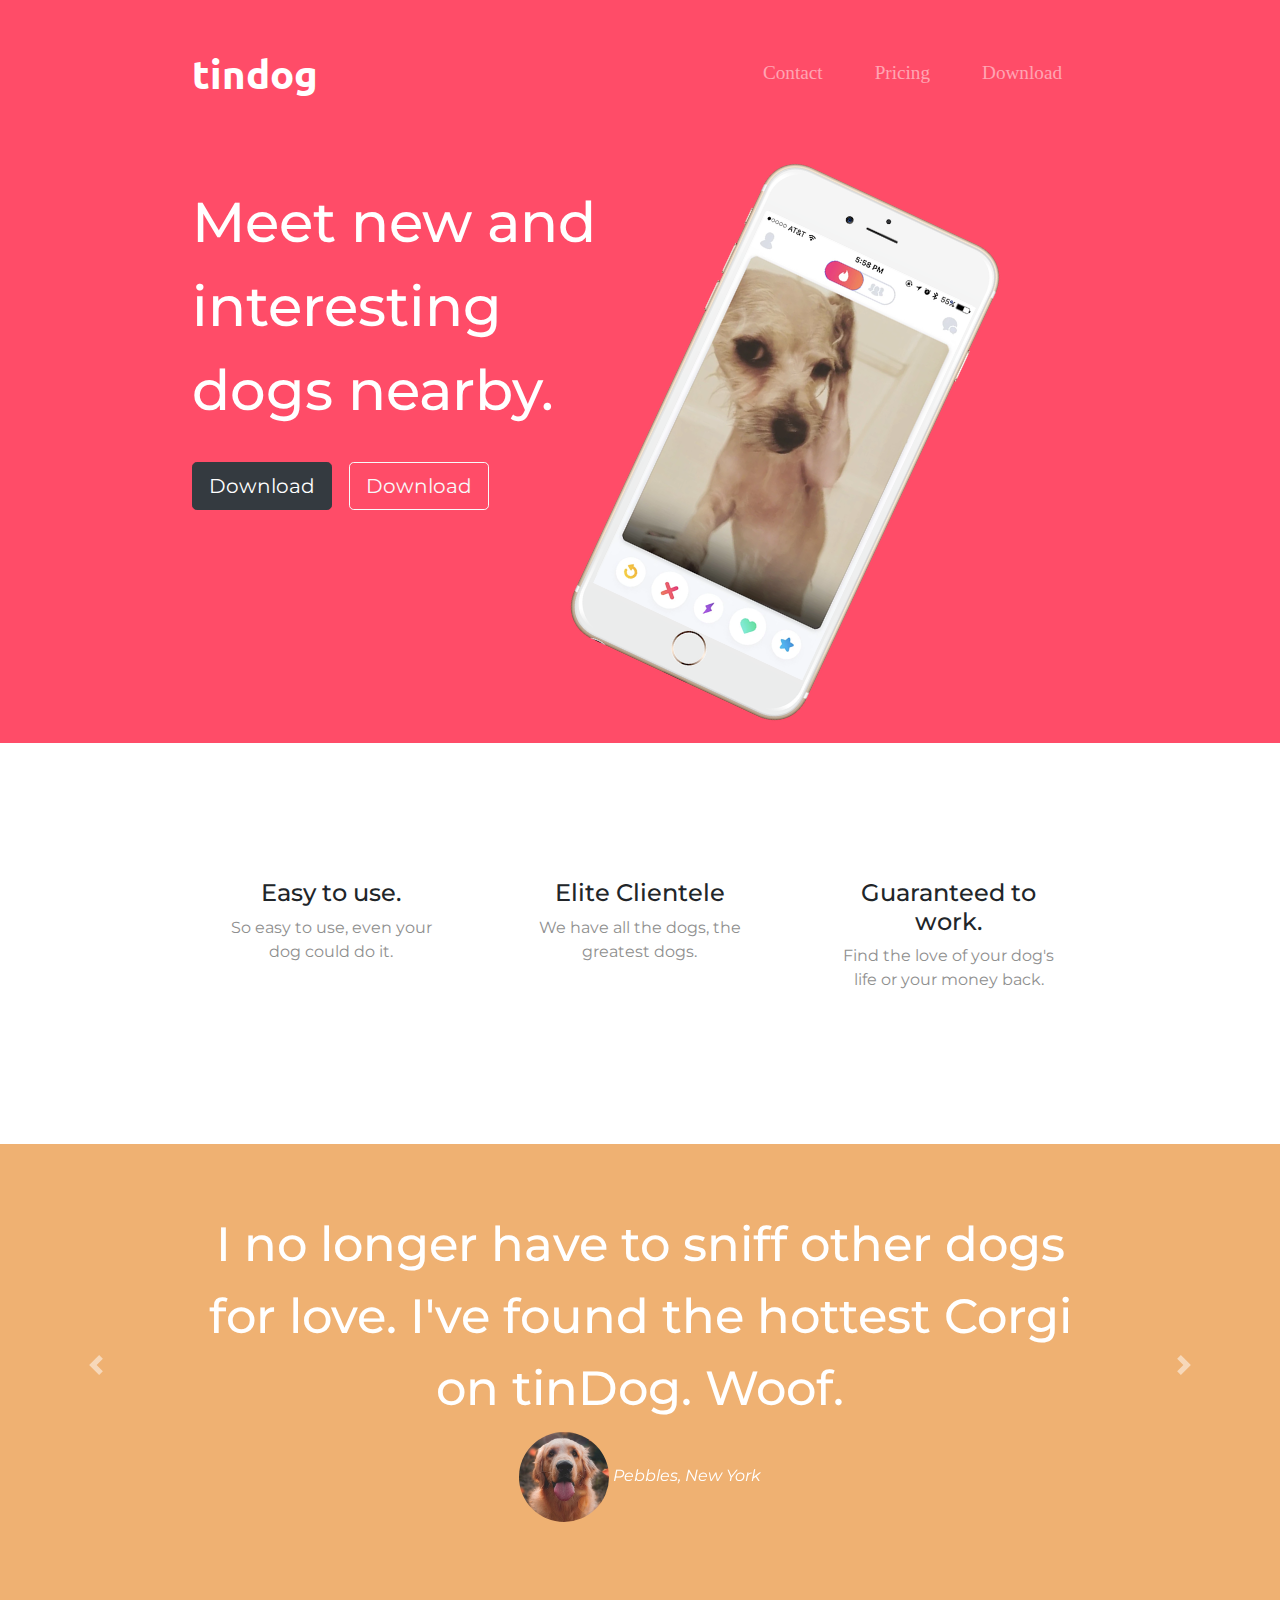
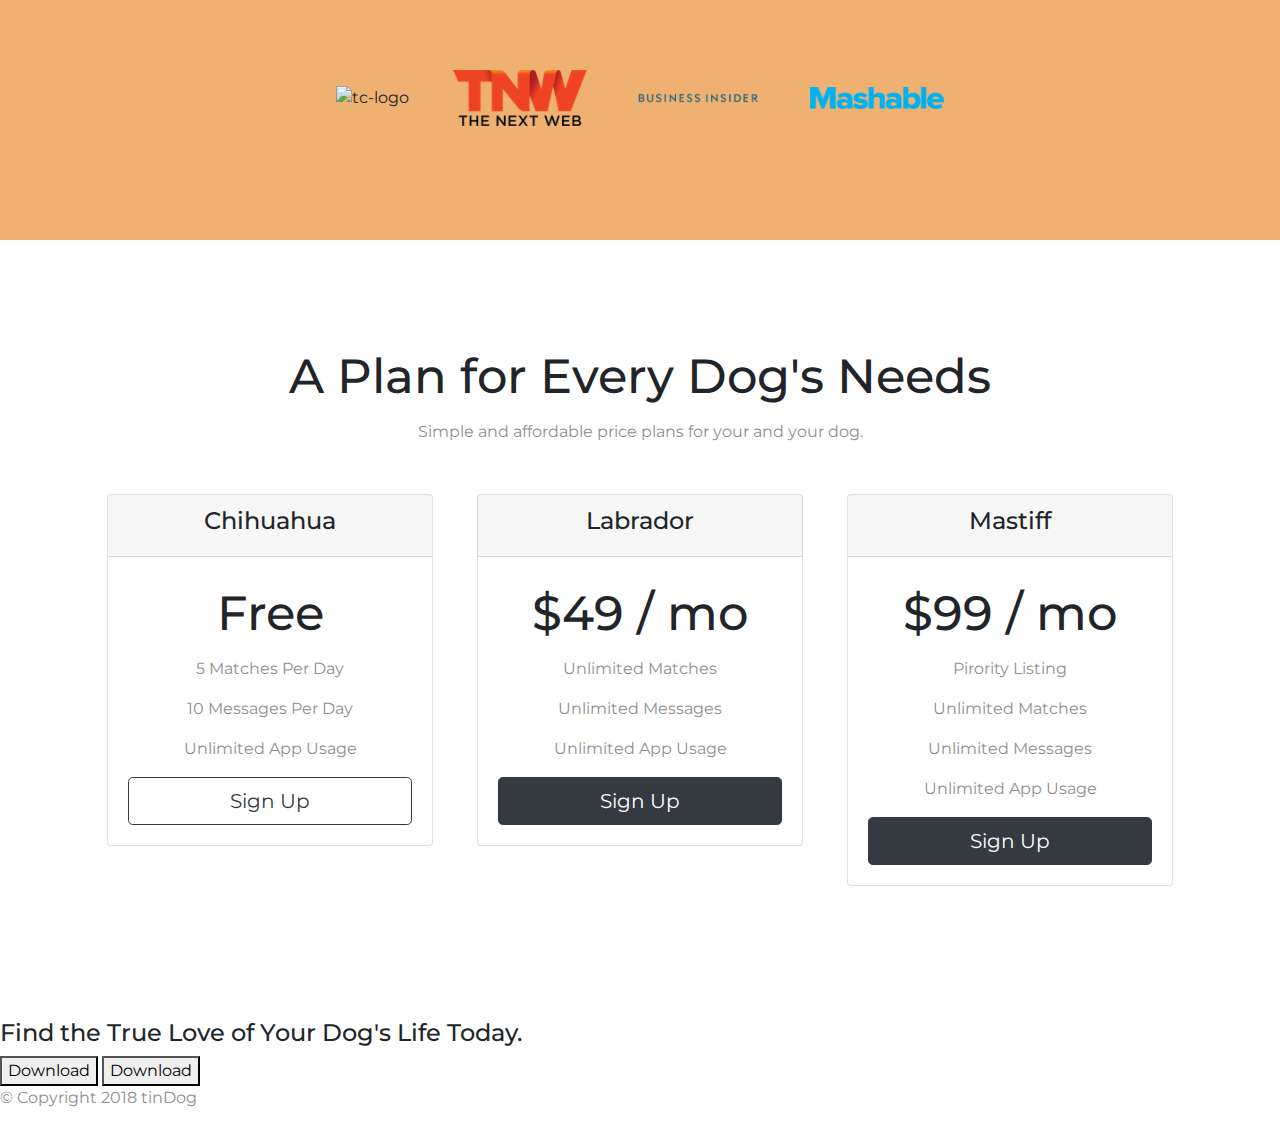
==== bootstrap/TinDog Start Here/TinDog Start Here/index.html @ 1f5a8a49 "these are my some web dev projects" ====
<!DOCTYPE html>
<html>
  <head>
    <meta charset="utf-8" />
    <title>tinDog</title>

    <!-- google fonts -->
    <link rel="preconnect" href="https://fonts.gstatic.com" />
    <link
      href="https://fonts.googleapis.com/css2?family=Montserrat:wght@900&family=Ubuntu&display=swap"
      rel="stylesheet"
    />

    <!-- stylesheets -->
    <link
      rel="stylesheet"
      href="https://maxcdn.bootstrapcdn.com/bootstrap/4.0.0/css/bootstrap.min.css"
      integrity="sha384-Gn5384xqQ1aoWXA+058RXPxPg6fy4IWvTNh0E263XmFcJlSAwiGgFAW/dAiS6JXm"
      crossorigin="anonymous"
    />
    <link rel="stylesheet" href="css/styles.css" />

    <!-- fomt Awesome -->
    <script
      src="https://kit.fontawesome.com/a97970ba69.js"
      crossorigin="anonymous"
    ></script>

    <!-- bootstrap scripts -->
    <script
      src="https://code.jquery.com/jquery-3.2.1.slim.min.js"
      integrity="sha384-KJ3o2DKtIkvYIK3UENzmM7KCkRr/rE9/Qpg6aAZGJwFDMVNA/GpGFF93hXpG5KkN"
      crossorigin="anonymous"
    ></script>
    <script
      src="https://cdnjs.cloudflare.com/ajax/libs/popper.js/1.12.9/umd/popper.min.js"
      integrity="sha384-ApNbgh9B+Y1QKtv3Rn7W3mgPxhU9K/ScQsAP7hUibX39j7fakFPskvXusvfa0b4Q"
      crossorigin="anonymous"
    ></script>
    <script
      src="https://maxcdn.bootstrapcdn.com/bootstrap/4.0.0/js/bootstrap.min.js"
      integrity="sha384-JZR6Spejh4U02d8jOt6vLEHfe/JQGiRRSQQxSfFWpi1MquVdAyjUar5+76PVCmYl"
      crossorigin="anonymous"
    ></script>
  </head>

  <body>
    <section id="title">
      <div class="container-fluid">
        <!-- Nav Bar -->

        <nav class="navbar navbar-expand-lg navbar-dark">
          <a class="navbar-brand" href="">tindog</a>
          <button
            class="navbar-toggler"
            type="button"
            data-toggle="collapse"
            data-target="#navbarSupportedContent"
            aria-controls="navbarSupportedContent"
            aria-expanded="false"
            aria-label="Toggle navigation"
          >
            <span class="navbar-toggler-icon"></span>
          </button>
          <div class="collapse navbar-collapse" id="navbarSupportedContent">
            <ul class="navbar-nav ml-auto">
              <li class="nav-item">
                <a class="nav-link" href="">Contact</a>
              </li>
              <li class="nav-item">
                <a class="nav-link" href="">Pricing</a>
              </li>
              <li class="nav-item">
                <a class="nav-link" href="">Download</a>
              </li>
            </ul>
          </div>
        </nav>

        <!-- Title -->

        <div class="row">
          <div class="col-lg-6">
            <h1>Meet new and interesting dogs nearby.</h1>
            <button
              type="button"
              class="btn btn-dark btn-primary btn-lg download-buttons"
            >
              <i class="fab fa-apple"></i> Download
            </button>
            <button
              type="button"
              class="btn btn-outline-light btn-secondary btn-lg download-buttons"
            >
              <i class="fab fa-google-play"></i> Download
            </button>
          </div>

          <div class="col-lg-6">
            <img
              class="iphone-image"
              src="images/iphone6.png"
              alt="iphone-mockup"
            />
          </div>
        </div>
      </div>
    </section>

    <!-- Features -->

    <section id="features">
      <!-- <div class="container-fluid"> -->
      <div class="row">
        <div class="col-lg-4 feature-box">
          <i class="fas fa-check-circle fa-3x features-icon"></i>
          <h3>Easy to use.</h3>
          <p>So easy to use, even your dog could do it.</p>
        </div>

        <div class="col-lg-4 feature-box">
          <i class="fas fa-bullseye fa-3x features-icon"></i>
          <h3>Elite Clientele</h3>
          <p>We have all the dogs, the greatest dogs.</p>
        </div>

        <div class="col-lg-4 feature-box">
          <i class="fas fa-heart fa-3x features-icon"></i>
          <h3>Guaranteed to work.</h3>
          <p>Find the love of your dog's life or your money back.</p>
        </div>
      </div>
      <!-- </div> -->
    </section>

    <!-- Testimonials -->

    <section id="testimonials">
      <div id="testimonial-carousel" class="carousel slide" data-ride="false">
        <div class="carousel-inner">
          <div class="carousel-item active">
            <h2>
              I no longer have to sniff other dogs for love. I've found the
              hottest Corgi on tinDog. Woof.
            </h2>
            <img
              class="testimonial-img"
              src="images/dog-img.jpg"
              alt="dog-profile"
            />
            <em>Pebbles, New York</em>
          </div>
          <div class="carousel-item">
            <h2 class="testimonial-text">
              My dog used to be so lonely, but with tinDog's help, they've found
              the love of their life. I think.
            </h2>
            <img
              class="testimonial-img"
              src="images/lady-img.jpg"
              alt="lady-profile"
            />
            <em>Beverly, Illinois</em>
          </div>
        </div>
        <a
          class="carousel-control-prev"
          href="#testimonial-carousel"
          role="button"
          data-slide="prev"
        >
          <span class="carousel-control-prev-icon" aria-hidden="true"></span>
          <span class="sr-only">Previous</span>
        </a>
        <a
          class="carousel-control-next"
          href="#testimonial-carousel"
          role="button"
          data-slide="next"
        >
          <span class="carousel-control-next-icon" aria-hidden="true"></span>
          <span class="sr-only">Next</span>
        </a>
      </div>
    </section>

    <!-- Press -->

    <section id="press">
      <img class="press-logo" src="images/techcrunch.png" alt="tc-logo" />
      <img class="press-logo" src="images/tnw.png" alt="tnw-logo" />
      <img
        class="press-logo"
        src="images/bizinsider.png"
        alt="biz-insider-logo"
      />
      <img class="press-logo" src="images/mashable.png" alt="mashable-logo" />
    </section>

    <!-- Pricing -->

    <section id="pricing">
      <h2>A Plan for Every Dog's Needs</h2>
      <p>Simple and affordable price plans for your and your dog.</p>

      <div class="row">
        <div class="col-lg-4 col-md-6 card-content" >
          <div class="card ">
            <div class="card-header">
              <h3>Chihuahua</h3>
            </div>
            <div class="card-body">
              <h2>Free</h2>
              <p>5 Matches Per Day</p>
              <p>10 Messages Per Day</p>
              <p>Unlimited App Usage</p>
              <button type="button" class="btn btn-lg btn-block btn-outline-dark ">Sign Up</button>
            </div>
          </div>
        </div>

        <div class="col-lg-4 col-md-6 card-content" >
          <div class="card">
            <div class="card-header">
              <h3>Labrador</h3>
            </div>
            <div class="card-body">
              <h2>$49 / mo</h2>
              <p>Unlimited Matches</p>
              <p>Unlimited Messages</p>
              <p>Unlimited App Usage</p>
              <button type="button" class="btn btn-lg btn-block btn-dark">Sign Up</button>
            </div>
          </div>
        </div>

        <div class="col-lg-4 card-content">
          <div class="card">
            <div class="card-header">
              <h3>Mastiff</h3>
            </div>
            <div class="card-body">
              <h2>$99 / mo</h2>
              <p>Pirority Listing</p>
              <p>Unlimited Matches</p>
              <p>Unlimited Messages</p>
              <p>Unlimited App Usage</p>
              <button type="button" class="btn btn-lg btn-block btn-dark">Sign Up</button>
            </div>
          </div>
        </div>
      </div>
    </section>

    <!-- Call to Action -->

    <section id="cta">
      <h3>Find the True Love of Your Dog's Life Today.</h3>
      <button type="button">Download</button>
      <button type="button">Download</button>
    </section>

    <!-- Footer -->

    <footer id="footer">
      <p>© Copyright 2018 tinDog</p>
    </footer>
  </body>
</html>
---- bootstrap/TinDog Start Here/TinDog Start Here/css/styles.css ----
body {
  font-family: "Montserrat";
}

#title {
  background-color: #ff4c68;
  color: white;
}

h1 {
  font-family: "Montserrat", sans-serif;
  /* font-family: 'Ubuntu', sans-serif; */
  font-size: 3.5rem;
  line-height: 1.5;
}

h2{
  font-family: "Montserrat", sans-serif;
  font-size: 3rem;
  line-height: 1.5;
}

h3{
    font-family:  "Montserrat", sans-serif;
    font-size: 1.5rem;
}

p{
    color: #8f8f8f;
}

.container-fluid {
  padding: 3% 15%;
}

/* navigation bar */

.navbar {
  padding: 0 0 4.5rem;
}

.navbar-brand {
  font-family: "Ubuntu";
  font-size: 2.5rem;
  font-weight: bold;
}

.nav-item {
  padding: 0 18px;
}

.nav-link {
  font-size: 1.2rem;
  font-family: "Montserrat-Light";
}

/* download buttons */
.download-buttons {
  margin: 5% 3% 5% 0;
}

/* iphone image */
.iphone-image {
    width: 60%;
    transform: rotate(25deg);
}

/* features */

#features{
    padding: 7% 15%;
}

.features-icon{
    color: #efb172;
    text-align: center;
}

.features-icon:hover{
    color: #ff4c68;
}

.feature-box{
    text-align: center;
    padding: 5%;
}

/* Testimonials */

#testimonials{

  background-color: #efb172;
  color: white;
  text-align: center;
}

.testimonial-img{
  width: 10%;
  border-radius: 100%;
  margin: 20 px;
}

.carousel-item{
  padding: 5% 15%;
}

#press{
  background-color: #efb172;
  text-align: center;
  padding-bottom: 3%;
  padding: 5% 15%;
}

.press-logo{
  width: 15%;
  margin: 20px 20px 50px;
}

/* Pricing */

#pricing{
  padding: 100px;
  text-align: center;
}

.card-content{
  text-align: center;
  padding: 3% 2%;
}
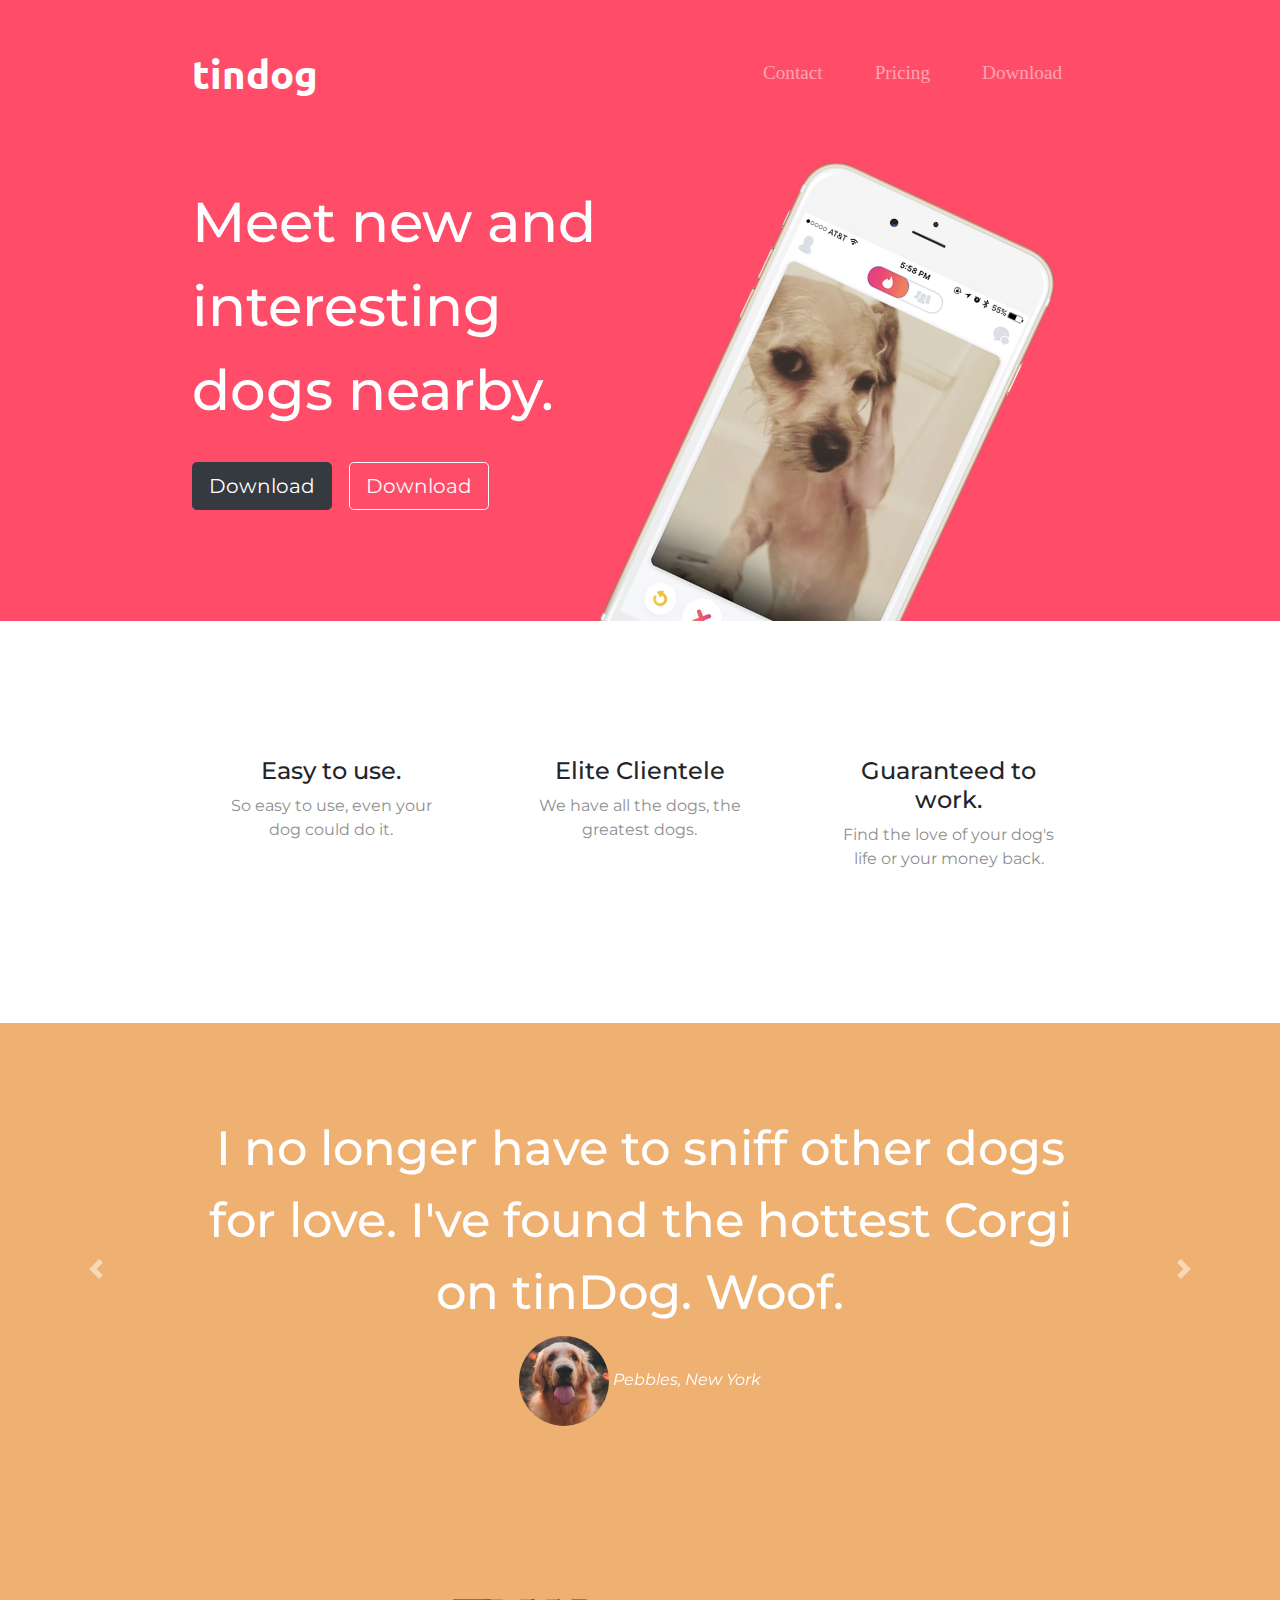
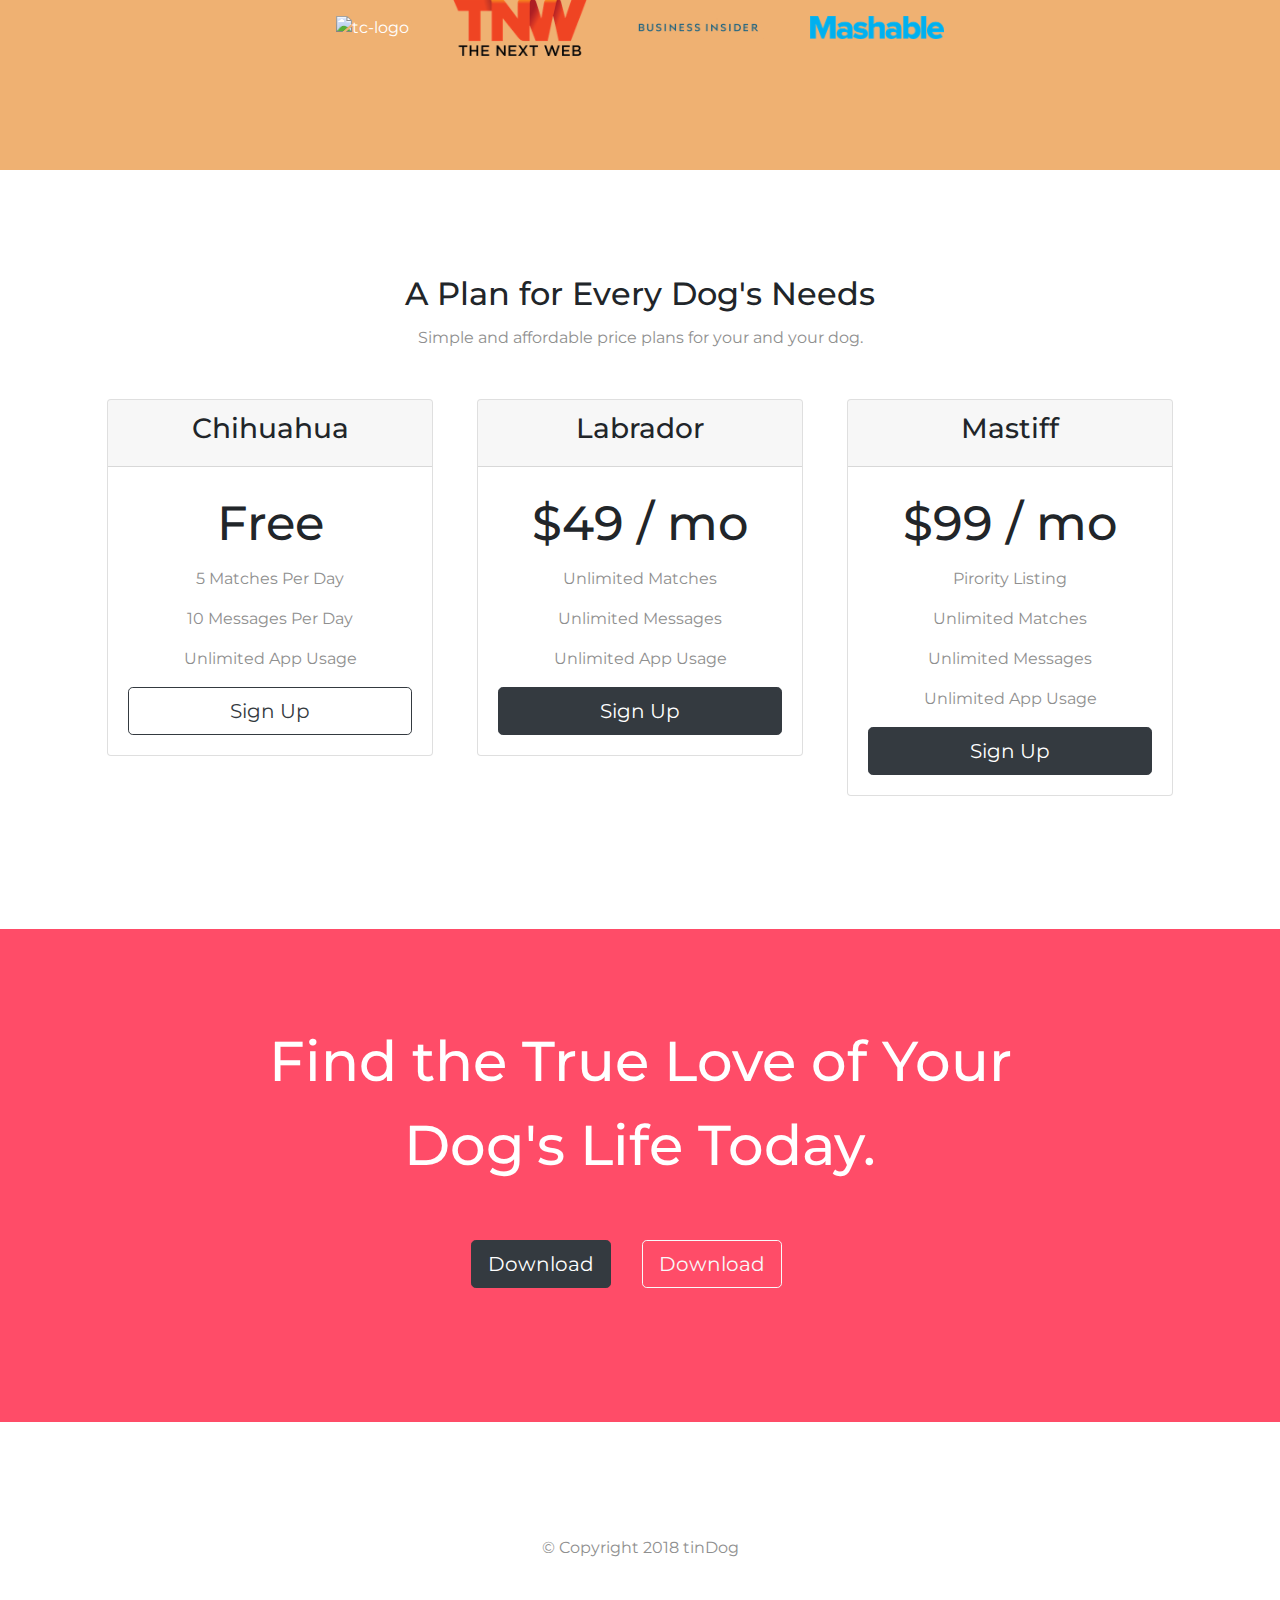
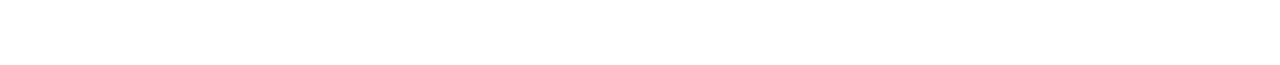
==== commit ddb8616e: "done some REFACTORING" ====
--- a/bootstrap/TinDog Start Here/TinDog Start Here/index.html
+++ b/bootstrap/TinDog Start Here/TinDog Start Here/index.html
@@ -45,7 +45,7 @@
   </head>
 
   <body>
-    <section id="title">
+    <section class="colored-section"  id="title">
       <div class="container-fluid">
         <!-- Nav Bar -->
 
@@ -65,13 +65,13 @@
           <div class="collapse navbar-collapse" id="navbarSupportedContent">
             <ul class="navbar-nav ml-auto">
               <li class="nav-item">
-                <a class="nav-link" href="">Contact</a>
+                <a class="nav-link" href="#footer">Contact</a>
               </li>
               <li class="nav-item">
-                <a class="nav-link" href="">Pricing</a>
+                <a class="nav-link" href="#pricing">Pricing</a>
               </li>
               <li class="nav-item">
-                <a class="nav-link" href="">Download</a>
+                <a class="nav-link" href="#cta">Download</a>
               </li>
             </ul>
           </div>
@@ -81,7 +81,7 @@
 
         <div class="row">
           <div class="col-lg-6">
-            <h1>Meet new and interesting dogs nearby.</h1>
+            <h1 class="Big-heading">Meet new and interesting dogs nearby.</h1>
             <button
               type="button"
               class="btn btn-dark btn-primary btn-lg download-buttons"
@@ -109,37 +109,37 @@
 
     <!-- Features -->
 
-    <section id="features">
-      <!-- <div class="container-fluid"> -->
-      <div class="row">
-        <div class="col-lg-4 feature-box">
-          <i class="fas fa-check-circle fa-3x features-icon"></i>
-          <h3>Easy to use.</h3>
-          <p>So easy to use, even your dog could do it.</p>
-        </div>
-
-        <div class="col-lg-4 feature-box">
-          <i class="fas fa-bullseye fa-3x features-icon"></i>
-          <h3>Elite Clientele</h3>
-          <p>We have all the dogs, the greatest dogs.</p>
-        </div>
-
-        <div class="col-lg-4 feature-box">
-          <i class="fas fa-heart fa-3x features-icon"></i>
-          <h3>Guaranteed to work.</h3>
-          <p>Find the love of your dog's life or your money back.</p>
-        </div>
-      </div>
-      <!-- </div> -->
+    <section class="white-section" id="features">
+      <div class="container-fluid">
+        <div class="row">
+          <div class="col-lg-4 feature-box">
+            <i class="fas fa-check-circle fa-3x features-icon"></i>
+            <h3 class="feature-title">Easy to use.</h3>
+            <p>So easy to use, even your dog could do it.</p>
+          </div>
+
+          <div class="col-lg-4 feature-box">
+            <i class="fas fa-bullseye fa-3x features-icon"></i>
+            <h3 class="feature-title">Elite Clientele</h3>
+            <p>We have all the dogs, the greatest dogs.</p>
+          </div>
+
+          <div class="col-lg-4 feature-box">
+            <i class="fas fa-heart fa-3x features-icon"></i>
+            <h3 class="feature-title">Guaranteed to work.</h3>
+            <p>Find the love of your dog's life or your money back.</p>
+          </div>
+        </div>
+      </div>
     </section>
 
     <!-- Testimonials -->
 
-    <section id="testimonials">
+    <section class="colored-section" id="testimonials">
       <div id="testimonial-carousel" class="carousel slide" data-ride="false">
         <div class="carousel-inner">
-          <div class="carousel-item active">
-            <h2>
+          <div class="carousel-item active container-fluid">
+            <h2 class="testimonial-text">
               I no longer have to sniff other dogs for love. I've found the
               hottest Corgi on tinDog. Woof.
             </h2>
@@ -150,7 +150,7 @@
             />
             <em>Pebbles, New York</em>
           </div>
-          <div class="carousel-item">
+          <div class="carousel-item container-fluid">
             <h2 class="testimonial-text">
               My dog used to be so lonely, but with tinDog's help, they've found
               the love of their life. I think.
@@ -186,7 +186,7 @@
 
     <!-- Press -->
 
-    <section id="press">
+    <section class="colored-section" id="press">
       <img class="press-logo" src="images/techcrunch.png" alt="tc-logo" />
       <img class="press-logo" src="images/tnw.png" alt="tnw-logo" />
       <img
@@ -199,37 +199,44 @@
 
     <!-- Pricing -->
 
-    <section id="pricing">
-      <h2>A Plan for Every Dog's Needs</h2>
+    <section class="white-section" id="pricing">
+      <h2 class="section-heading">A Plan for Every Dog's Needs</h2>
       <p>Simple and affordable price plans for your and your dog.</p>
 
       <div class="row">
-        <div class="col-lg-4 col-md-6 card-content" >
-          <div class="card ">
+        <div class="col-lg-4 col-md-6 card-content">
+          <div class="card">
             <div class="card-header">
               <h3>Chihuahua</h3>
             </div>
             <div class="card-body">
-              <h2>Free</h2>
+              <h2 class="price-text">Free</h2>
               <p>5 Matches Per Day</p>
               <p>10 Messages Per Day</p>
               <p>Unlimited App Usage</p>
-              <button type="button" class="btn btn-lg btn-block btn-outline-dark ">Sign Up</button>
-            </div>
-          </div>
-        </div>
-
-        <div class="col-lg-4 col-md-6 card-content" >
+              <button
+                type="button"
+                class="btn btn-lg btn-block btn-outline-dark"
+              >
+                Sign Up
+              </button>
+            </div>
+          </div>
+        </div>
+
+        <div class="col-lg-4 col-md-6 card-content">
           <div class="card">
             <div class="card-header">
               <h3>Labrador</h3>
             </div>
             <div class="card-body">
-              <h2>$49 / mo</h2>
+              <h2 class="price-text">$49 / mo</h2>
               <p>Unlimited Matches</p>
               <p>Unlimited Messages</p>
               <p>Unlimited App Usage</p>
-              <button type="button" class="btn btn-lg btn-block btn-dark">Sign Up</button>
+              <button type="button" class="btn btn-lg btn-block btn-dark">
+                Sign Up
+              </button>
             </div>
           </div>
         </div>
@@ -240,12 +247,14 @@
               <h3>Mastiff</h3>
             </div>
             <div class="card-body">
-              <h2>$99 / mo</h2>
+              <h2 class="price-text">$99 / mo</h2>
               <p>Pirority Listing</p>
               <p>Unlimited Matches</p>
               <p>Unlimited Messages</p>
               <p>Unlimited App Usage</p>
-              <button type="button" class="btn btn-lg btn-block btn-dark">Sign Up</button>
+              <button type="button" class="btn btn-lg btn-block btn-dark">
+                Sign Up
+              </button>
             </div>
           </div>
         </div>
@@ -254,16 +263,36 @@
 
     <!-- Call to Action -->
 
-    <section id="cta">
-      <h3>Find the True Love of Your Dog's Life Today.</h3>
-      <button type="button">Download</button>
-      <button type="button">Download</button>
+    <section class="colored-section" id="cta">
+      <div class="container-fluid">
+        <h3 class="Big-heading">
+          Find the True Love of Your Dog's Life Today.
+        </h3>
+        <button
+          type="button"
+          class="btn btn-dark btn-primary btn-lg download-buttons"
+        >
+          <i class="fab fa-apple"></i> Download
+        </button>
+        <button
+          type="button"
+          class="btn btn-outline-light btn-secondary btn-lg download-buttons"
+        >
+          <i class="fab fa-google-play"></i> Download
+        </button>
+      </div>
     </section>
 
     <!-- Footer -->
 
     <footer id="footer">
-      <p>© Copyright 2018 tinDog</p>
+      <div class="container-fluid">
+        <i class="fab fa-twitter footer-icon"></i>
+        <i class="fab fa-facebook-f footer-icon"></i>
+        <i class="fab fa-instagram footer-icon"></i>
+        <i class="fas fa-envelope footer-icon"></i>
+        <p>© Copyright 2018 tinDog</p>
+      </div>
     </footer>
   </body>
 </html>
--- a/bootstrap/TinDog Start Here/TinDog Start Here/css/styles.css
+++ b/bootstrap/TinDog Start Here/TinDog Start Here/css/styles.css
@@ -1,36 +1,47 @@
 body {
   font-family: "Montserrat";
+  text-align: center;
 }
 
-#title {
-  background-color: #ff4c68;
-  color: white;
+h1, h2, h3 , h4, h5, h6 {
+  font-family: "Montserrat", sans-serif;
+
 }
 
-h1 {
+
+p{
+    color: #8f8f8f;
+}
+
+/* Headings */
+
+.Big-heading{
   font-family: "Montserrat", sans-serif;
   /* font-family: 'Ubuntu', sans-serif; */
   font-size: 3.5rem;
   line-height: 1.5;
 }
 
-h2{
-  font-family: "Montserrat", sans-serif;
-  font-size: 3rem;
+.section-heading{
+  font: 3rem;
   line-height: 1.5;
 }
 
-h3{
-    font-family:  "Montserrat", sans-serif;
-    font-size: 1.5rem;
+/* Containers */
+
+.container-fluid {
+  padding: 7% 15%;
 }
 
-p{
-    color: #8f8f8f;
+/* SECTIONS */
+
+.colored-section{
+  background-color: #ff4c68;
+  color: white;
 }
 
-.container-fluid {
-  padding: 3% 15%;
+.white-section{
+  background-color: white;
 }
 
 /* navigation bar */
@@ -54,6 +65,13 @@
   font-family: "Montserrat-Light";
 }
 
+/* Title-section */
+
+#title .container-fluid{
+  padding: 3% 15% 7%;
+  text-align: left;
+}
+
 /* download buttons */
 .download-buttons {
   margin: 5% 3% 5% 0;
@@ -63,17 +81,26 @@
 .iphone-image {
     width: 60%;
     transform: rotate(25deg);
+    position: absolute;
+    right: 30%;
 }
 
 /* features */
 
 #features{
-    padding: 7% 15%;
+    
+    position: relative;
+    /* z-index: 1; */
+
+}
+
+.feature-title{
+  font-size: 1.5rem;
 }
 
 .features-icon{
     color: #efb172;
-    text-align: center;
+   
 }
 
 .features-icon:hover{
@@ -81,7 +108,7 @@
 }
 
 .feature-box{
-    text-align: center;
+ 
     padding: 5%;
 }
 
@@ -90,8 +117,11 @@
 #testimonials{
 
   background-color: #efb172;
-  color: white;
-  text-align: center;
+}
+
+.testimonial-text{
+  font-size: 3rem;
+  line-height: 1.5;
 }
 
 .testimonial-img{
@@ -100,13 +130,9 @@
   margin: 20 px;
 }
 
-.carousel-item{
-  padding: 5% 15%;
-}
-
 #press{
   background-color: #efb172;
-  text-align: center;
+ 
   padding-bottom: 3%;
   padding: 5% 15%;
 }
@@ -120,10 +146,36 @@
 
 #pricing{
   padding: 100px;
-  text-align: center;
+ 
+}
+
+.price-text{
+  font-size: 3rem;
+  line-height: 1.5;
 }
 
 .card-content{
-  text-align: center;
+
   padding: 3% 2%;
+}
+
+/* call to action-section */
+
+
+
+/* Footer-section */
+
+.footer-icon{
+  margin: 20px 10px;
+}
+
+@media (max-width: 993px){
+  #title{
+    text-align: center;
+  }
+
+  .iphone-image {
+    position: static;
+    transform: rotate(0);
+  }
 }